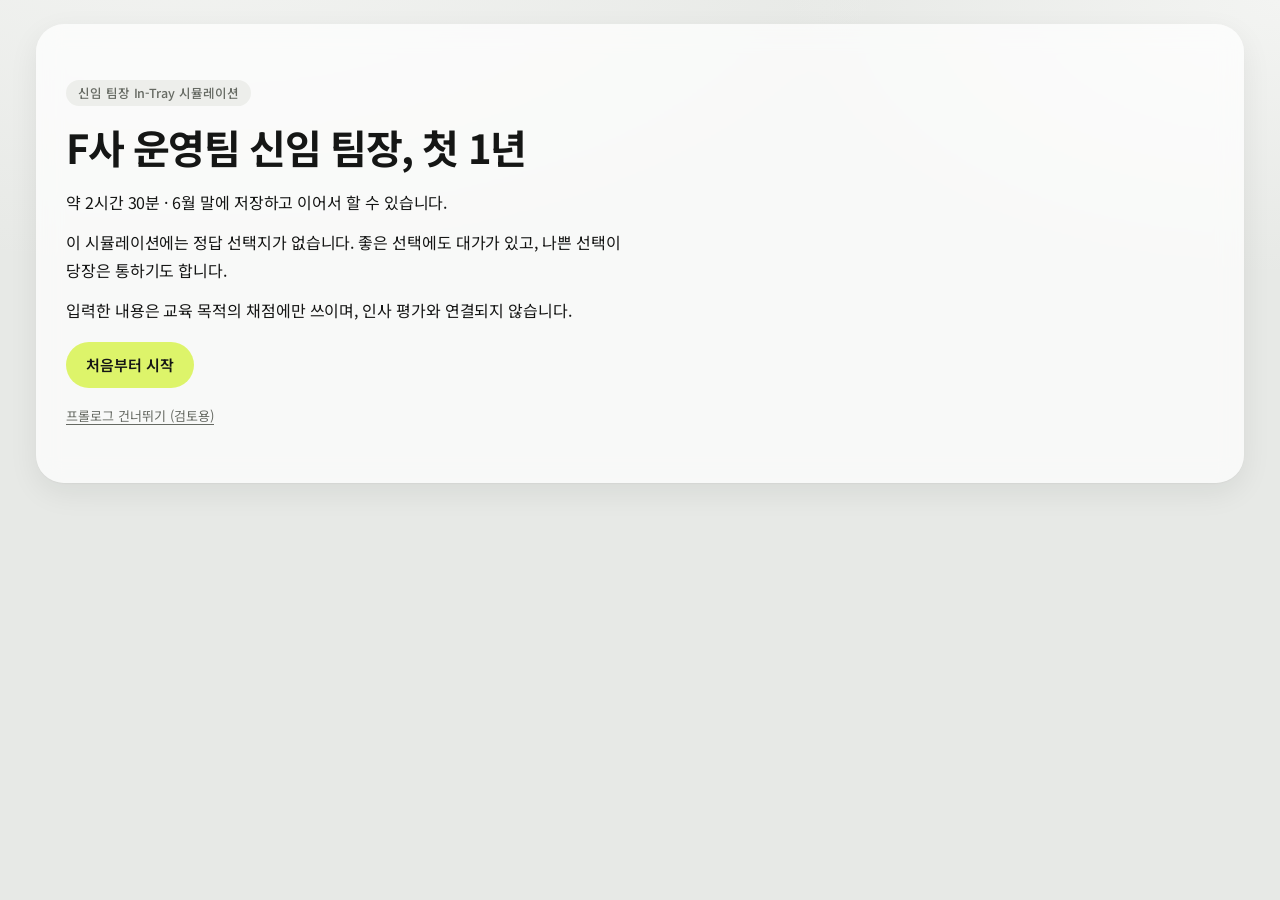
==== index.html @ da085459 "글꼴 통일: 명조·고정폭·Inter 혼용을 Noto Sans KR 한 계열로 - 대사의 명조, 숫자·태그·차트·첨부의 고정폭, 라틴 Inter와 한글 Plex 혼용을 정리 - 위계" ====
<!doctype html>
<html lang="ko">
<meta charset="utf-8">
<title>F사 운영팀 첫 해</title>
<meta name="viewport" content="width=device-width,initial-scale=1,viewport-fit=cover">
<meta name="claude:viewport-fit-sides" content="cover">
<link rel="preconnect" href="https://fonts.googleapis.com">
<link rel="preconnect" href="https://fonts.gstatic.com" crossorigin>
<link rel="stylesheet" href="https://fonts.googleapis.com/css2?family=Noto+Sans+KR:wght@400;500;600;700&display=swap">
<style>
/* 레이아웃: 사내 그룹웨어 셸. 회사 시스템은 산세리프로, 사람이 하는 말은 명조로 쓴다. */
/* 톤앤매너: 연한 회색 위의 반투명 흰 카드, 큰 반경, 그림자로 나눈 면, 라임 주 버튼, 민트 상태 알약, 사선 빗금 */
:root{
  --bg:#E7E9E6; --bg2:#F3F4F2; --panel:#FBFBFA; --glass:rgba(255,255,255,.72); --sunk:#F0F1EE; --ink:#151615; --muted:#666A63; --line:#E3E5E1;
  --accent:#DDF46A; --accent-press:#CDE84F; --accent-soft:#F2FAD2; --accent-ink:#55700C; --on-accent:#151615;
  --mint:#CFEFC4; --mint-ink:#2E6A28; --mint-bar:#9FD98C; --lav:#E3E4F1; --sage:#DFE9D9; --chip:#EDEEEB;
  --time:#9A5B06; --time-soft:#F7EBD2; --bad:#B4402F; --bad-soft:#F8E1DB; --good:#2E7D3A;
  --s1:#2a78d6; --s2:#eb6834; --s3:#1baf7a; --s4:#eda100;
  --skin:#EBC9A6; --face-line:#2A2622; --h1:#2E3A52; --h2:#6A4A32; --h3:#3B3B3B; --h4:#8A5A7A; --h5:#B4562F; --tile:#E4E6E2;
  --shadow:0 1px 2px rgba(20,22,20,.04),0 10px 30px rgba(20,22,20,.07);
  --r-lg:28px; --r-md:20px; --r-sm:14px;
  --hatch:repeating-linear-gradient(135deg,rgba(0,0,0,.07) 0 2px,transparent 2px 7px);
  --sans:"Noto Sans KR","Apple SD Gothic Neo","Malgun Gothic",system-ui,-apple-system,"Segoe UI",sans-serif;
  --voice:var(--sans);
  --mono:var(--sans);
}
@media (prefers-color-scheme:dark){:root:not([data-theme="light"]){
  --bg:#0F110F; --bg2:#161816; --panel:#1B1D1B; --glass:rgba(30,33,30,.78); --sunk:#202320; --ink:#EFF1EC; --muted:#9A9F98; --line:#2B2E2A;
  --accent:#D4EE5E; --accent-press:#C3DE47; --accent-soft:#2A3215; --accent-ink:#CDE75C; --on-accent:#131512;
  --mint:#23402A; --mint-ink:#A5E092; --mint-bar:#5FA650; --lav:#25263A; --sage:#232D21; --chip:#262926;
  --time:#E9B05E; --time-soft:#3A2D17; --bad:#F08A7A; --bad-soft:#40221D; --good:#7ED08F; --tile:#2A2D29;
  --shadow:0 1px 2px rgba(0,0,0,.3),0 10px 30px rgba(0,0,0,.35); --hatch:repeating-linear-gradient(135deg,rgba(255,255,255,.08) 0 2px,transparent 2px 7px);
  --s1:#3987e5; --s2:#d95926; --s3:#199e70; --s4:#c98500; color-scheme:dark}}
:root[data-theme="dark"]{
  --bg:#0F110F; --bg2:#161816; --panel:#1B1D1B; --glass:rgba(30,33,30,.78); --sunk:#202320; --ink:#EFF1EC; --muted:#9A9F98; --line:#2B2E2A;
  --accent:#D4EE5E; --accent-press:#C3DE47; --accent-soft:#2A3215; --accent-ink:#CDE75C; --on-accent:#131512;
  --mint:#23402A; --mint-ink:#A5E092; --mint-bar:#5FA650; --lav:#25263A; --sage:#232D21; --chip:#262926;
  --time:#E9B05E; --time-soft:#3A2D17; --bad:#F08A7A; --bad-soft:#40221D; --good:#7ED08F; --tile:#2A2D29;
  --shadow:0 1px 2px rgba(0,0,0,.3),0 10px 30px rgba(0,0,0,.35); --hatch:repeating-linear-gradient(135deg,rgba(255,255,255,.08) 0 2px,transparent 2px 7px);
  --s1:#3987e5; --s2:#d95926; --s3:#199e70; --s4:#c98500; color-scheme:dark}
*{box-sizing:border-box}
[hidden]{display:none!important}
body{background:var(--bg);color:var(--ink);font-family:var(--sans);font-size:15px;line-height:1.6;word-break:keep-all}
body::before{content:"";position:fixed;inset:0 0 auto;height:env(safe-area-inset-top,0px);z-index:10;background:var(--panel)}
button{font:inherit;color:inherit;cursor:pointer;background:none;border:0;padding:0}
button:focus-visible,textarea:focus-visible,select:focus-visible{outline:2px solid var(--accent);outline-offset:2px}
h1,h2,h3,p{margin:0}
.wrap{padding-left:max(16px,env(safe-area-inset-left,0px));padding-right:max(16px,env(safe-area-inset-right,0px));max-width:1240px;margin:0 auto}
.num{font-family:var(--mono);font-variant-numeric:tabular-nums}
.voice{font-family:var(--voice);font-size:17px;line-height:1.75}
.note{font-size:13px;color:var(--muted)}
.label{font-size:11.5px;letter-spacing:.06em;color:var(--muted);font-weight:600}

.bar{position:sticky;top:env(safe-area-inset-top,0px);z-index:9;background:var(--panel);border-bottom:1px solid var(--line)}
.bar .wrap{display:flex;flex-wrap:wrap;align-items:center;gap:8px 22px;padding-block:9px}
.who{min-width:0}.who b{display:block;font-size:14px}.who span{font-size:12.5px;color:var(--muted)}
.months{display:flex;gap:3px;flex:1 1 180px;max-width:300px}
.months i{flex:1;height:6px;background:var(--tile);border-radius:1px}
.months i.past{background:var(--accent)}.months i.now{background:var(--time)}
.res{display:flex;flex-wrap:wrap;gap:6px 18px;margin-left:auto;align-items:center}
.r{display:flex;align-items:baseline;gap:6px;font-size:13px;color:var(--muted)}
.r b{font-family:var(--mono);font-size:16px;color:var(--ink)}.r.over b{color:var(--bad)}
.clock{font-family:var(--mono);font-size:18px;color:var(--time);background:var(--time-soft);padding:2px 10px;border-radius:3px}
.clock.hot{color:var(--bad);background:var(--bad-soft)}
.tool{font-size:13px;color:var(--muted);text-decoration:underline;text-underline-offset:3px}
.tool:hover{color:var(--ink)}

.shell{display:grid;grid-template-columns:208px minmax(0,1fr);gap:14px;padding-block:14px 32px;align-items:start}
.people{background:var(--panel);border:1px solid var(--line);border-radius:4px;padding:12px;display:grid;gap:14px;position:sticky;top:68px}
.leaders{display:grid;gap:9px;margin-top:8px}
.ld{display:grid;grid-template-columns:40px minmax(0,1fr);gap:9px;align-items:center;position:relative}
.ld svg{width:40px;height:40px;display:block}
.ld b{font-size:13.5px;font-weight:600}.ld small{font-size:11.5px;color:var(--muted);margin-left:4px}
.tb{height:4px;background:var(--tile);margin-top:3px;border-radius:1px;overflow:hidden}
.tb i{display:block;height:100%;background:var(--accent);transition:width .35s}
.delta{position:absolute;right:0;top:0;font-family:var(--mono);font-size:12px;animation:rise 1.6s forwards}
.delta.up{color:var(--good)}.delta.down{color:var(--bad)}
@keyframes rise{from{transform:translateY(5px)}to{transform:translateY(-4px)}}
.cards{display:grid;grid-template-columns:1fr 1fr;gap:6px;margin-top:8px}
.card{background:var(--sunk);padding:6px 8px;border-radius:3px}
.card span{display:block;font-size:11.5px;color:var(--muted)}.card b{font-family:var(--mono);font-size:17px}
.card em{font-style:normal;font-size:11px;color:var(--muted);display:block}

.view{background:var(--panel);border:1px solid var(--line);border-radius:4px;min-width:0}
.mail{display:grid;grid-template-columns:minmax(0,330px) minmax(0,1fr);min-height:560px}
.list{border-right:1px solid var(--line);min-width:0;max-height:720px;overflow-y:auto}
.listhead{padding:10px 14px;border-bottom:1px solid var(--line);display:flex;justify-content:space-between;gap:8px;font-size:13px;color:var(--muted);position:sticky;top:0;background:var(--panel);z-index:1}
.item{display:block;width:100%;text-align:left;padding:9px 14px;border-bottom:1px solid var(--line)}
.item:hover{background:var(--sunk)}.item.on{background:var(--accent-soft)}
.item .top{display:flex;gap:8px;align-items:center;font-size:12.5px;color:var(--muted)}
.item .sub{display:block;font-size:14px;font-weight:600;margin-top:1px}
.item.read .sub{font-weight:400}.item.done{color:var(--muted)}
.item .what{display:block;font-size:12.5px;color:var(--muted);margin-top:2px}
.tag{font-family:var(--mono);font-size:10.5px;padding:0 5px;border:1px solid var(--line);border-radius:2px;color:var(--muted)}
.tag.ALERT{color:var(--bad);border-color:var(--bad)}.tag.DM{color:var(--accent);border-color:var(--accent)}
.reader{padding:18px 22px;min-width:0;display:flex;flex-direction:column;gap:16px}
.back{display:none;font-size:13.5px;color:var(--accent);text-align:left}
.rhead h2{font-size:18px;line-height:1.4;text-wrap:balance}.rhead p{font-size:13px;color:var(--muted);margin-top:2px}
.body{max-width:62ch}
.attach{font-family:var(--mono);font-size:12.5px;color:var(--muted);margin-top:6px}
.ask{border-top:1px solid var(--line);padding-top:14px;display:grid;gap:12px}
.btns{display:flex;flex-wrap:wrap;gap:8px}
.btn{padding:8px 16px;border:1px solid var(--line);border-radius:3px;background:var(--panel);color:var(--ink);font-weight:500}
.btn:hover{border-color:var(--ink)}
.btn.main{background:var(--accent);color:var(--on-accent);border-color:var(--accent)}
.btn[disabled]{opacity:.5;cursor:not-allowed}
.pick{display:flex;flex-wrap:wrap;gap:8px}
.pick button{display:flex;align-items:center;gap:6px;padding:3px 12px 3px 4px;border:1px solid var(--line);border-radius:30px;font-size:14px}
.pick button svg{width:30px;height:30px}
.pick button[aria-pressed="true"]{border-color:var(--accent);background:var(--accent-soft)}
.chk{display:flex;gap:8px;align-items:flex-start;font-size:14px}.chk input{margin-top:5px}
.chk small{display:block;color:var(--muted);font-size:12.5px}
.happen{background:var(--sunk);padding:10px 14px;border-radius:3px;font-size:15px}.happen .label{display:block;margin-bottom:2px}

.pane{padding:22px 26px;display:grid;gap:18px}
.eyebrow{font-size:12.5px;color:var(--muted)}
.pane h2{font-size:22px;line-height:1.4;text-wrap:balance}
.prose{display:grid;gap:12px;max-width:66ch;font-size:16px;line-height:1.8}
.say{display:grid;grid-template-columns:44px minmax(0,1fr);gap:10px;align-items:start}
.say svg{width:44px;height:44px}.say b{font-size:13px;color:var(--muted);font-weight:500;display:block}
.cond{display:grid;gap:4px;font-size:14px;color:var(--muted);border-left:2px solid var(--line);padding-left:12px}
.opts{display:grid;gap:8px}
.opt{display:grid;grid-template-columns:24px minmax(0,1fr) auto;gap:8px;text-align:left;padding:12px 14px;border:1px solid var(--line);border-radius:3px;width:100%;align-items:start}
.opt:hover:not([disabled]){border-color:var(--ink)}
.opt[aria-pressed="true"]{border-color:var(--accent);background:var(--accent-soft)}
.opt[disabled]{cursor:not-allowed;color:var(--muted);background:var(--sunk)}
.opt .k{font-family:var(--mono);color:var(--muted)}
.cost{font-family:var(--mono);font-size:13px;white-space:nowrap;color:var(--time)}
.why{grid-column:2/-1;font-size:13px;color:var(--bad)}
.link{color:var(--accent);text-decoration:underline;font-size:13px}
.foot{display:flex;flex-wrap:wrap;gap:8px;align-items:center;justify-content:space-between}
.ref{border:1px solid var(--line);border-radius:3px;padding:8px 12px;font-size:14px}
.ref summary{cursor:pointer;font-weight:500}
.table{display:grid;gap:6px}
.likert{display:grid;gap:6px;padding:10px 0;border-bottom:1px solid var(--line)}
.scale{display:flex;flex-wrap:wrap;gap:6px}
.scale button{min-width:44px;padding:4px 10px;border:1px solid var(--line);border-radius:3px;font-size:13px}
.scale button[aria-pressed="true"]{background:var(--accent);color:var(--on-accent);border-color:var(--accent)}
textarea,select{font:inherit;color:inherit;background:var(--panel);border:1px solid var(--line);border-radius:3px;padding:8px 10px;width:100%}
textarea{min-height:76px;resize:vertical}
.task{border:1px solid var(--line);border-radius:3px;padding:12px 14px;display:grid;gap:8px}
.grid2{display:grid;grid-template-columns:repeat(auto-fill,minmax(240px,1fr));gap:8px}
.person{display:grid;grid-template-columns:44px minmax(0,1fr);gap:10px;text-align:left;padding:10px 12px;border:1px solid var(--line);border-radius:3px;align-items:center}
.person svg{width:44px;height:44px}.person:hover:not([disabled]){border-color:var(--ink)}
.person[aria-pressed="true"]{border-color:var(--accent);background:var(--accent-soft)}
.person small{display:block;color:var(--muted);font-size:12.5px}
.person[disabled]{opacity:.55;cursor:not-allowed}
.toast{position:fixed;right:max(16px,env(safe-area-inset-right,0px));bottom:calc(16px + env(safe-area-inset-bottom,0px));z-index:20;background:var(--ink);color:var(--panel);padding:10px 16px;border-radius:3px;font-size:14px;max-width:calc(100vw - 32px)}
.modal{position:fixed;inset:0;background:rgba(10,16,22,.5);z-index:15;padding:calc(16px + env(safe-area-inset-top,0px)) max(16px,env(safe-area-inset-right,0px)) calc(16px + env(safe-area-inset-bottom,0px)) max(16px,env(safe-area-inset-left,0px));overflow-y:auto}
.sheet{background:var(--panel);border-radius:4px;max-width:620px;margin:0 auto;padding:20px 22px;display:grid;gap:14px}
.ledger{display:grid;gap:8px}
.ledger div{border-bottom:1px solid var(--line);padding-bottom:8px}
.ledger small{display:block;color:var(--muted);font-size:12.5px}
.title-card{padding:48px 26px;display:grid;gap:18px;max-width:640px}
.title-card h1{font-size:32px;line-height:1.3;text-wrap:balance}
.aibox{border:1px dashed var(--line);background:var(--sunk);border-radius:4px;padding:12px 14px;margin:10px 0;display:grid;gap:4px}.aibox p{margin:0}.rawtab{display:grid;gap:2px;font-size:13.5px}.rawrow{display:grid;grid-template-columns:repeat(auto-fit,minmax(90px,1fr));gap:8px;text-align:left;padding:6px 8px;border:1px solid var(--line);border-radius:3px;background:var(--panel);width:100%}.rawrow.head{background:transparent;border-color:transparent;color:var(--muted);font-size:12px}.rawrow[aria-pressed="true"]{border-color:var(--accent);background:var(--accent-soft)}
.viz{width:100%;max-width:640px}.viz text{font-family:var(--mono);font-size:11px;fill:var(--muted)}.viz .lbl{font-family:var(--sans);font-size:12px;fill:var(--ink);paint-order:stroke;stroke:var(--panel);stroke-width:4px;stroke-linejoin:round}.vtip{font-size:13px;min-height:20px;color:var(--ink)}
pre.dev{font-family:var(--mono);font-size:12px;white-space:pre-wrap;word-break:break-all;background:var(--sunk);padding:12px;border-radius:3px;max-height:320px;overflow:auto}

/* ===== 톤앤매너 덮어쓰기 ===== */
.item .tag{display:inline-block;min-height:0}
body{background:radial-gradient(1200px 600px at 15% -10%,var(--bg2),transparent 60%),radial-gradient(900px 500px at 100% 0%,var(--bg2),transparent 55%),var(--bg);background-attachment:fixed;letter-spacing:-.005em}
.num,.r b,.card b,.clock,.cost,.opt .k,.tag,.delta{font-family:var(--sans);font-variant-numeric:tabular-nums;letter-spacing:-.01em}
button:focus-visible,textarea:focus-visible,select:focus-visible{outline:2px solid var(--accent-ink)}
.label{letter-spacing:0;font-weight:500;font-size:12px}
.bar{background:var(--glass);backdrop-filter:blur(14px) saturate(1.2);-webkit-backdrop-filter:blur(14px) saturate(1.2);border-bottom:0;box-shadow:0 1px 0 var(--line)}
body::before{background:var(--glass)}
.who b{font-weight:700;letter-spacing:-.01em}
.months{gap:4px}.months i{height:8px;border-radius:999px;background:var(--tile);background-image:var(--hatch)}
.months i.past{background:var(--mint-bar)}.months i.now{background:var(--accent)}
.r b{font-weight:700;font-size:17px}
.clock{background:var(--mint);color:var(--mint-ink);border-radius:999px;padding:3px 12px;font-weight:600}
.clock.hot{background:var(--bad-soft);color:var(--bad)}
.shell{gap:16px;padding-block:16px 36px}
.people{background:var(--glass);backdrop-filter:blur(12px);-webkit-backdrop-filter:blur(12px);border:0;border-radius:var(--r-lg);box-shadow:var(--shadow);padding:16px;top:76px}
.ld b{font-weight:600}
.tb{height:6px;border-radius:999px;background:var(--tile);background-image:var(--hatch)}.tb i{background:var(--mint-bar);border-radius:999px}
.cards{gap:8px}.card{background:var(--panel);border-radius:var(--r-sm);padding:8px 10px;box-shadow:0 1px 0 var(--line)}
.card b{font-weight:700;font-size:20px}
.view{background:var(--glass);backdrop-filter:blur(12px);-webkit-backdrop-filter:blur(12px);border:0;border-radius:var(--r-lg);box-shadow:var(--shadow);overflow:hidden}
.list{border-right:0;background:rgba(0,0,0,.015);padding:6px}
.listhead{border-bottom:0;background:transparent;font-weight:500}
.item{border-bottom:0;border-radius:var(--r-sm);padding:10px 12px;margin-bottom:4px;background:var(--panel)}
.item:hover{background:var(--sunk)}.item.on{background:var(--accent-soft);box-shadow:inset 0 0 0 1.5px var(--accent-press)}
.item.done{opacity:.7}
.tag{border:0;border-radius:999px;padding:1px 8px;font-weight:600;font-size:10.5px;background:var(--chip);color:var(--muted)}
.tag.ALERT{background:var(--bad-soft);color:var(--bad)}.tag.DM{background:var(--mint);color:var(--mint-ink)}.tag.MAIL{background:var(--lav);color:var(--ink)}.tag.TICKET{background:var(--sage);color:var(--ink)}
.reader{padding:22px 26px}.rhead h2{font-size:21px;font-weight:700;letter-spacing:-.02em}
.back{color:var(--accent-ink);font-weight:600}
.ask{border-top:0;padding-top:4px}
.btn{border:0;border-radius:999px;padding:11px 20px;background:var(--chip);font-weight:600;transition:background .15s,transform .05s}
.btn:hover{border:0;background:var(--line)}.btn:active{transform:translateY(1px)}
.btn.main{background:var(--accent);color:var(--on-accent);border:0}.btn.main:hover{background:var(--accent-press)}
.btn[aria-pressed="true"]{background:var(--ink);color:var(--panel)}
.pick button{border:0;background:var(--chip);border-radius:999px;padding:4px 14px 4px 4px}
.pick button[aria-pressed="true"]{background:var(--accent);color:var(--on-accent)}
.happen{background:var(--sunk);border-radius:var(--r-md);padding:14px 16px}
.pane{padding:28px 30px;gap:20px}
.eyebrow{display:inline-block;justify-self:start;background:var(--chip);border-radius:999px;padding:3px 12px;font-weight:500}
.pane h2{font-size:26px;font-weight:700;letter-spacing:-.025em}
.cond{border-left:0;background:var(--sage);border-radius:var(--r-sm);padding:10px 14px;color:var(--ink);font-size:14px}
.cond span{display:block}
.opts{gap:10px}
.opt{border:0;background:var(--panel);border-radius:var(--r-md);padding:14px 16px;box-shadow:0 1px 0 var(--line),0 2px 10px rgba(20,22,20,.04);transition:box-shadow .15s,background .15s}
.opt:hover:not([disabled]){border:0;box-shadow:0 0 0 1.5px var(--ink)}
.opt[aria-pressed="true"]{background:var(--accent-soft);box-shadow:0 0 0 2px var(--accent-press)}
.opt[disabled]{background:var(--sunk);box-shadow:none;background-image:var(--hatch)}
.opt .k{display:inline-grid;place-items:center;width:24px;height:24px;border-radius:999px;background:var(--chip);color:var(--ink);font-weight:600;font-size:12px}
.opt[aria-pressed="true"] .k{background:var(--accent);color:var(--on-accent)}
.cost{background:var(--time-soft);color:var(--time);border-radius:999px;padding:1px 9px;font-weight:600;font-size:12.5px;align-self:start}
.cost:empty{display:none}
.link{color:var(--accent-ink);font-weight:600}
.ref{border:0;background:var(--sunk);border-radius:var(--r-sm);padding:10px 14px}
.likert{border-bottom:0;background:var(--panel);border-radius:var(--r-md);padding:14px 16px;margin-bottom:8px;box-shadow:0 1px 0 var(--line)}
.scale button{border:0;background:var(--chip);border-radius:999px;padding:6px 14px}
.scale button[aria-pressed="true"]{background:var(--accent);color:var(--on-accent)}
textarea,select{border:0;background:var(--panel);border-radius:var(--r-sm);box-shadow:inset 0 0 0 1px var(--line);padding:10px 12px}
textarea:focus,select:focus{box-shadow:inset 0 0 0 1.5px var(--accent-ink);outline:0}
.task{border:0;background:var(--panel);border-radius:var(--r-md);padding:14px 16px;box-shadow:0 1px 0 var(--line)}
.person{border:0;background:var(--panel);border-radius:var(--r-md);box-shadow:0 1px 0 var(--line)}
.person:hover:not([disabled]){box-shadow:0 0 0 1.5px var(--ink)}
.person[aria-pressed="true"]{background:var(--accent-soft);box-shadow:0 0 0 2px var(--accent-press)}
.toast{background:var(--ink);color:var(--panel);border-radius:999px;padding:10px 18px}
.sheet{border-radius:var(--r-lg);box-shadow:var(--shadow)}
.ledger div{border-bottom:0;background:var(--panel);border-radius:var(--r-sm);padding:10px 12px}
.title-card{padding:56px 30px}.title-card h1{font-size:40px;font-weight:700;letter-spacing:-.035em;line-height:1.15}
.aibox{border:0;background:var(--lav);border-radius:var(--r-md);padding:16px}
.rawrow{border:0;border-radius:12px;background:var(--panel)}.rawrow[aria-pressed="true"]{background:var(--accent-soft);box-shadow:0 0 0 1.5px var(--accent-press)}
.say svg,.person svg,.ld svg,.pick button svg{border-radius:999px;background:var(--panel)}
pre.dev{border-radius:var(--r-sm)}

/* ===== 글꼴 통일: 한 산세리프 계열, 위계는 크기·굵기·색으로 ===== */
body{font-family:var(--sans);font-feature-settings:"tnum" 1;-webkit-font-smoothing:antialiased}
.voice{font-family:var(--sans);font-size:16.5px;line-height:1.7;font-weight:400;color:var(--ink)}
.say span,.say .voice{font-family:var(--sans)}
.prose{font-size:16px;line-height:1.75}
.num,.r b,.card b,.clock,.cost,.opt .k,.tag,.delta,.attach,.viz text,.months,textarea,select,input{font-family:var(--sans);font-variant-numeric:tabular-nums}
.attach{font-size:13px}
.viz text{font-size:11px;font-weight:500}
pre.dev{font-family:ui-monospace,SFMono-Regular,Consolas,monospace}
h1,h2,h3,.rhead h2,.pane h2,.title-card h1{font-family:var(--sans)}

@media (max-width:860px){
  .shell{grid-template-columns:minmax(0,1fr)}
  .people{grid-template-columns:minmax(0,1fr);padding:8px 10px;gap:6px;position:static}
  .people .label{display:none}
  .leaders{display:flex;overflow-x:auto;gap:10px;padding-bottom:2px;margin-top:0}
  .ld{grid-template-columns:34px;justify-items:center;width:52px;flex:none;text-align:center;gap:2px;line-height:1.3}
  .ld svg{width:34px;height:34px}.ld b{font-size:12px}.ld small{display:none}
  .tb{width:40px}.delta{right:2px}
  .cards{grid-template-columns:repeat(4,minmax(0,1fr));gap:4px;margin-top:0}
  .card{display:flex;justify-content:space-between;align-items:baseline;gap:4px;padding:2px 6px;flex-wrap:wrap}
  .card span{font-size:11px}.card b{font-size:14px}.card em{display:block;width:100%;font-size:10px;font-style:normal;color:var(--muted)}
  .mail{grid-template-columns:minmax(0,1fr);min-height:0}
  .list{border-right:0;max-height:none}
  .mail.open .list{display:none}
  .mail:not(.open) .reader{display:none}
  .back{display:inline-block}
  .reader,.pane{padding:18px 16px}
  .people{border-radius:var(--r-md);padding:10px 12px}
  .view{border-radius:var(--r-md)}
  .pane h2{font-size:22px}
  .title-card h1{font-size:32px}
  .title-card{padding:28px 16px}
  .opt{grid-template-columns:22px minmax(0,1fr)}.opt .cost{grid-column:2}
  .res{margin-left:0}
}
@media (prefers-reduced-motion:reduce){*{animation:none!important;transition:none!important}}
</style>

<div class="bar" id="bar"><div class="wrap">
  <div class="who"><b>F사 운영팀 · 팀장</b><span id="when"></span></div>
  <div class="months" id="months" aria-hidden="true"></div>
  <div class="res" id="res"></div>
</div></div>
<div class="wrap"><div class="shell" id="shell">
  <aside class="people" id="people" hidden></aside>
  <main class="view" id="view" aria-live="polite"></main>
</div></div>
<div class="modal" id="modal" hidden></div>
<div class="toast" id="toast" hidden></div>
<script src="engine.js"></script>
<script src="c00.js"></script>
<script src="c01.js"></script>
<script src="c02.js"></script>
<script src="c03.js"></script>
<script src="scenes2.js"></script>
<script src="finale.js"></script>
<script src="specials.js"></script>
<script src="c_months.js"></script>
<script src="replies.js"></script>
<script src="fixtext.js"></script>
<script src="done.js"></script>
<script src="patch.js"></script>
<script src="ai.js"></script>
<script>boot();</script>
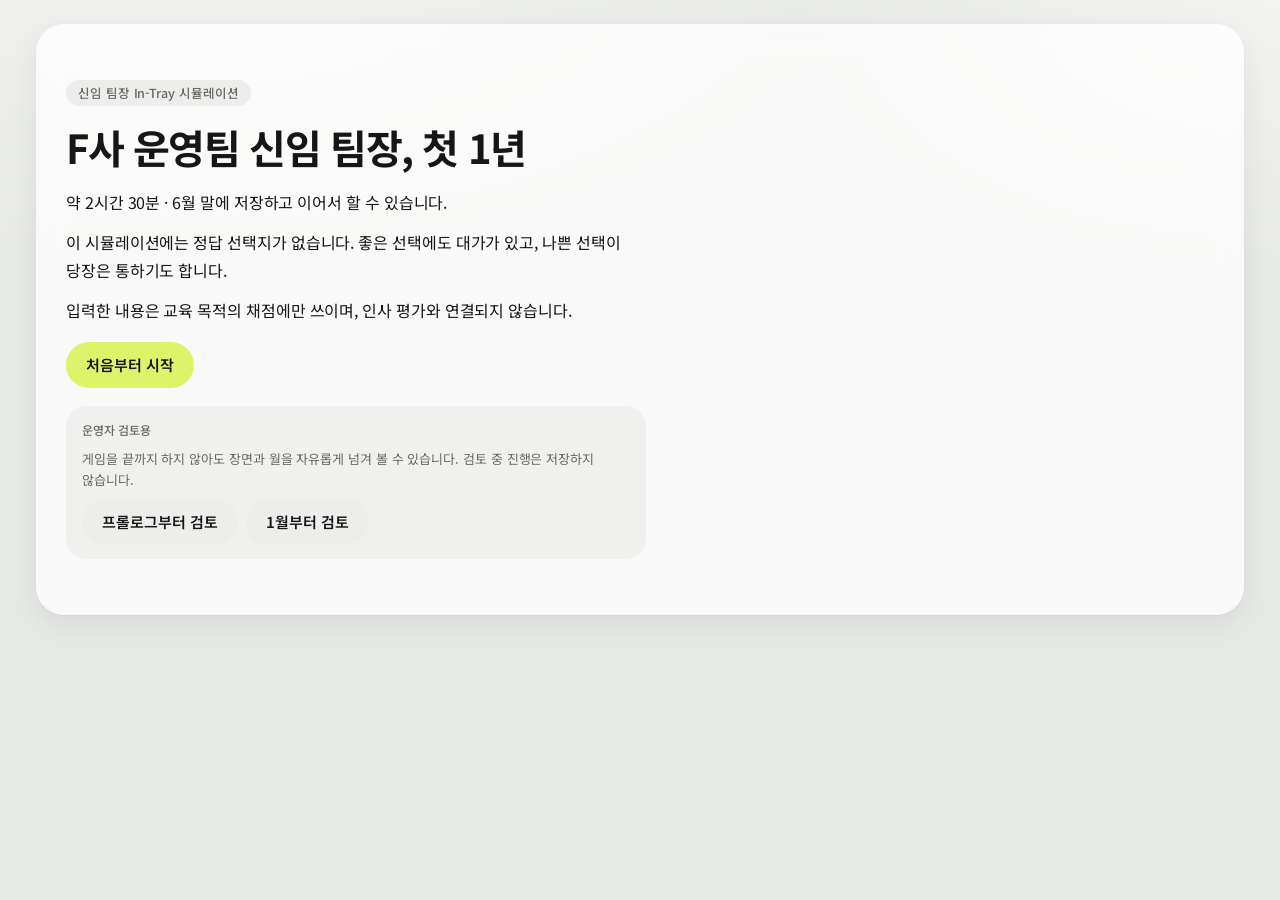
==== commit c1d92bda: "운영자 검토용 메뉴: 장면·월을 끝내지 않고 넘겨 볼 수 있는 검토 모드 - 첫 화면에 "프롤로그부터 검토", "1월부터 검토" 추가 (기존 프롤로그 건너뛰기 대체) - 화면 아래" ====
--- a/index.html
+++ b/index.html
@@ -240,7 +240,14 @@
 pre.dev{font-family:ui-monospace,SFMono-Regular,Consolas,monospace}
 h1,h2,h3,.rhead h2,.pane h2,.title-card h1{font-family:var(--sans)}
 
+.rvbar{position:fixed;left:50%;transform:translateX(-50%);bottom:calc(12px + env(safe-area-inset-bottom,0px));z-index:30;display:flex;flex-wrap:wrap;align-items:center;gap:6px;max-width:calc(100vw - 24px);padding:8px 10px;border-radius:22px;background:var(--ink);color:var(--panel);box-shadow:var(--shadow);font-size:13px}
+.rvbar button,.rvbar select{border:0;border-radius:999px;padding:6px 12px;background:rgba(255,255,255,.14);color:inherit;font:inherit;width:auto;box-shadow:none}
+.rvbar select option{color:#151615}
+.rvbar button:hover{background:rgba(255,255,255,.24)}.rvbar .rvlab{padding:0 6px;font-weight:600;max-width:240px;overflow:hidden;text-overflow:ellipsis;white-space:nowrap}
+body:has(.rvbar) .shell{padding-bottom:110px}
+
 @media (max-width:860px){
+  .rvbar{border-radius:18px;font-size:12px;gap:4px}.rvbar .rvlab{flex-basis:100%;max-width:none}
   .shell{grid-template-columns:minmax(0,1fr)}
   .people{grid-template-columns:minmax(0,1fr);padding:8px 10px;gap:6px;position:static}
   .people .label{display:none}
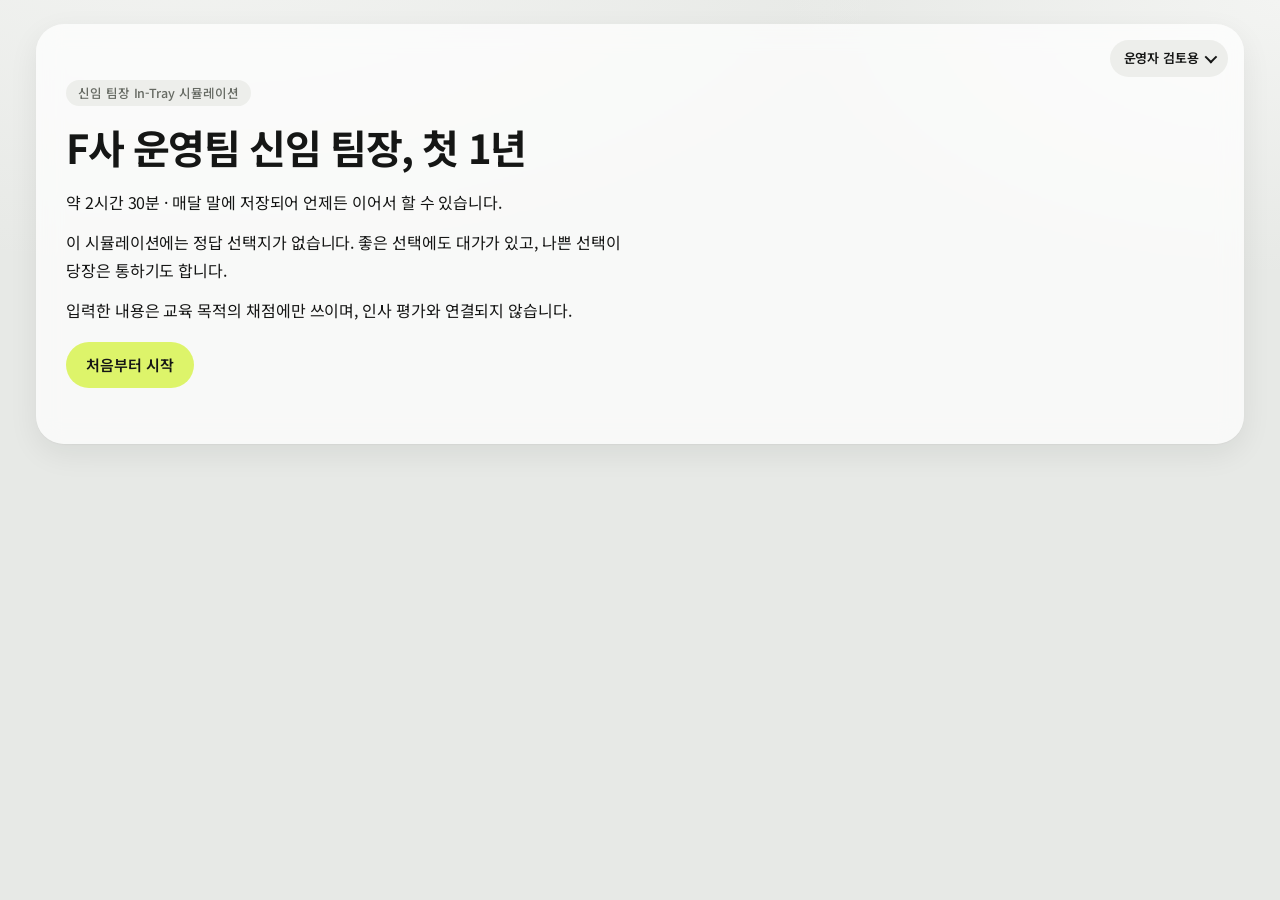
==== commit 9aa82f39: "운영자 검토용 메뉴를 첫 화면 오른쪽 위 토글 버튼으로 - 누르면 하위 메뉴(프롤로그부터 검토, 1월부터 검토)가 펼쳐지고 다시 누르면 닫힘 - 첫 화면 저장 안내 문구를 매달 저" ====
--- a/index.html
+++ b/index.html
@@ -246,7 +246,21 @@
 .rvbar button:hover{background:rgba(255,255,255,.24)}.rvbar .rvlab{padding:0 6px;font-weight:600;max-width:240px;overflow:hidden;text-overflow:ellipsis;white-space:nowrap}
 body:has(.rvbar) .shell{padding-bottom:110px}
 
+.view{position:relative}
+.opmenu{position:absolute;top:16px;right:16px;z-index:5}
+.opmenu summary{list-style:none;cursor:pointer;display:inline-flex;align-items:center;gap:6px;padding:8px 14px;border-radius:999px;background:var(--chip);font-size:13px;font-weight:600;color:var(--ink);user-select:none}
+.opmenu summary::-webkit-details-marker{display:none}
+.opmenu summary::after{content:"";width:7px;height:7px;border-right:2px solid currentColor;border-bottom:2px solid currentColor;transform:rotate(45deg) translateY(-2px);transition:transform .15s}
+.opmenu[open] summary{background:var(--ink);color:var(--panel)}
+.opmenu[open] summary::after{transform:rotate(-135deg) translateY(-2px)}
+.opmenu summary:hover{background:var(--line)}.opmenu[open] summary:hover{background:var(--ink)}
+.oppop{position:absolute;right:0;top:calc(100% + 8px);width:min(280px,calc(100vw - 48px));background:var(--panel);border-radius:var(--r-md);box-shadow:var(--shadow),0 0 0 1px var(--line);padding:12px;display:grid;gap:6px}
+.oppop .note{padding:2px 4px 6px}
+.opitem{text-align:left;padding:10px 12px;border-radius:var(--r-sm);background:var(--sunk);font-weight:600;font-size:14px}
+.opitem:hover{background:var(--accent-soft)}
+
 @media (max-width:860px){
+  .opmenu{top:12px;right:12px}.title-card{padding-top:64px}
   .rvbar{border-radius:18px;font-size:12px;gap:4px}.rvbar .rvlab{flex-basis:100%;max-width:none}
   .shell{grid-template-columns:minmax(0,1fr)}
   .people{grid-template-columns:minmax(0,1fr);padding:8px 10px;gap:6px;position:static}
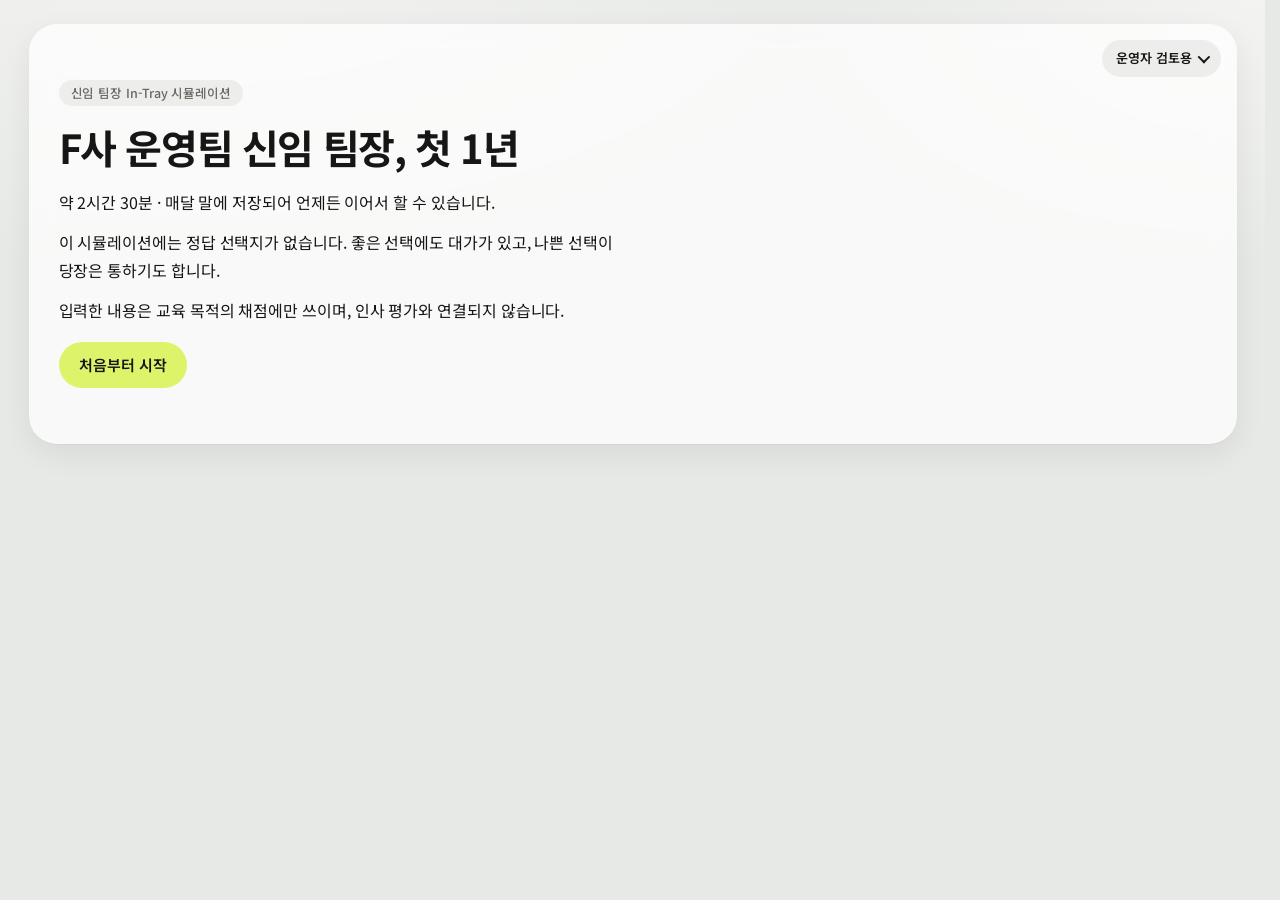
==== commit 48320106: "검토 도구 막대: 버튼 위치 고정 - 장면 이름을 윗줄로 분리하고 막대 폭과 버튼 칸을 고정(데스크톱 6칸, 모바일 3칸 두 줄) - 스크롤바 자리를 항상 확보해 페이지 길이에 따" ====
--- a/index.html
+++ b/index.html
@@ -38,6 +38,7 @@
   --time:#E9B05E; --time-soft:#3A2D17; --bad:#F08A7A; --bad-soft:#40221D; --good:#7ED08F; --tile:#2A2D29;
   --shadow:0 1px 2px rgba(0,0,0,.3),0 10px 30px rgba(0,0,0,.35); --hatch:repeating-linear-gradient(135deg,rgba(255,255,255,.08) 0 2px,transparent 2px 7px);
   --s1:#3987e5; --s2:#d95926; --s3:#199e70; --s4:#c98500; color-scheme:dark}
+html{scrollbar-gutter:stable}
 *{box-sizing:border-box}
 [hidden]{display:none!important}
 body{background:var(--bg);color:var(--ink);font-family:var(--sans);font-size:15px;line-height:1.6;word-break:keep-all}
@@ -240,11 +241,16 @@
 pre.dev{font-family:ui-monospace,SFMono-Regular,Consolas,monospace}
 h1,h2,h3,.rhead h2,.pane h2,.title-card h1{font-family:var(--sans)}
 
-.rvbar{position:fixed;left:50%;transform:translateX(-50%);bottom:calc(12px + env(safe-area-inset-bottom,0px));z-index:30;display:flex;flex-wrap:wrap;align-items:center;gap:6px;max-width:calc(100vw - 24px);padding:8px 10px;border-radius:22px;background:var(--ink);color:var(--panel);box-shadow:var(--shadow);font-size:13px}
-.rvbar button,.rvbar select{border:0;border-radius:999px;padding:6px 12px;background:rgba(255,255,255,.14);color:inherit;font:inherit;width:auto;box-shadow:none}
+.rvbar{position:fixed;left:50%;transform:translateX(-50%);bottom:calc(12px + env(safe-area-inset-bottom,0px));z-index:30;width:min(640px,calc(100vw - 24px));display:grid;gap:6px;padding:8px 10px 10px;border-radius:22px;background:var(--ink);color:var(--panel);box-shadow:var(--shadow);font-size:13px}
+.rvbar .rvlab{display:flex;gap:8px;align-items:baseline;min-width:0;padding:0 6px;height:20px;overflow:hidden;white-space:nowrap}
+.rvbar .rvid{flex:none;font-weight:700;font-variant-numeric:tabular-nums;opacity:.7}
+.rvbar .rvt{flex:1;min-width:0;overflow:hidden;text-overflow:ellipsis;font-weight:600}
+.rvbar .rvbtns{display:grid;grid-template-columns:repeat(6,minmax(0,1fr));gap:6px}
+.rvbar button,.rvbar select{border:0;border-radius:999px;padding:7px 6px;background:rgba(255,255,255,.14);color:inherit;font:inherit;width:100%;min-width:0;box-shadow:none;white-space:nowrap;text-align:center;overflow:hidden;text-overflow:ellipsis}
+.rvbar select{text-align-last:center;cursor:pointer}
 .rvbar select option{color:#151615}
-.rvbar button:hover{background:rgba(255,255,255,.24)}.rvbar .rvlab{padding:0 6px;font-weight:600;max-width:240px;overflow:hidden;text-overflow:ellipsis;white-space:nowrap}
-body:has(.rvbar) .shell{padding-bottom:110px}
+.rvbar button:hover,.rvbar select:hover{background:rgba(255,255,255,.24)}
+body:has(.rvbar) .shell{padding-bottom:120px}
 
 .view{position:relative}
 .opmenu{position:absolute;top:16px;right:16px;z-index:5}
@@ -261,7 +267,8 @@
 
 @media (max-width:860px){
   .opmenu{top:12px;right:12px}.title-card{padding-top:64px}
-  .rvbar{border-radius:18px;font-size:12px;gap:4px}.rvbar .rvlab{flex-basis:100%;max-width:none}
+  body:has(.rvbar) .shell{padding-bottom:170px}
+  .rvbar{border-radius:18px;font-size:12px}.rvbar .rvbtns{grid-template-columns:repeat(3,minmax(0,1fr))}
   .shell{grid-template-columns:minmax(0,1fr)}
   .people{grid-template-columns:minmax(0,1fr);padding:8px 10px;gap:6px;position:static}
   .people .label{display:none}
